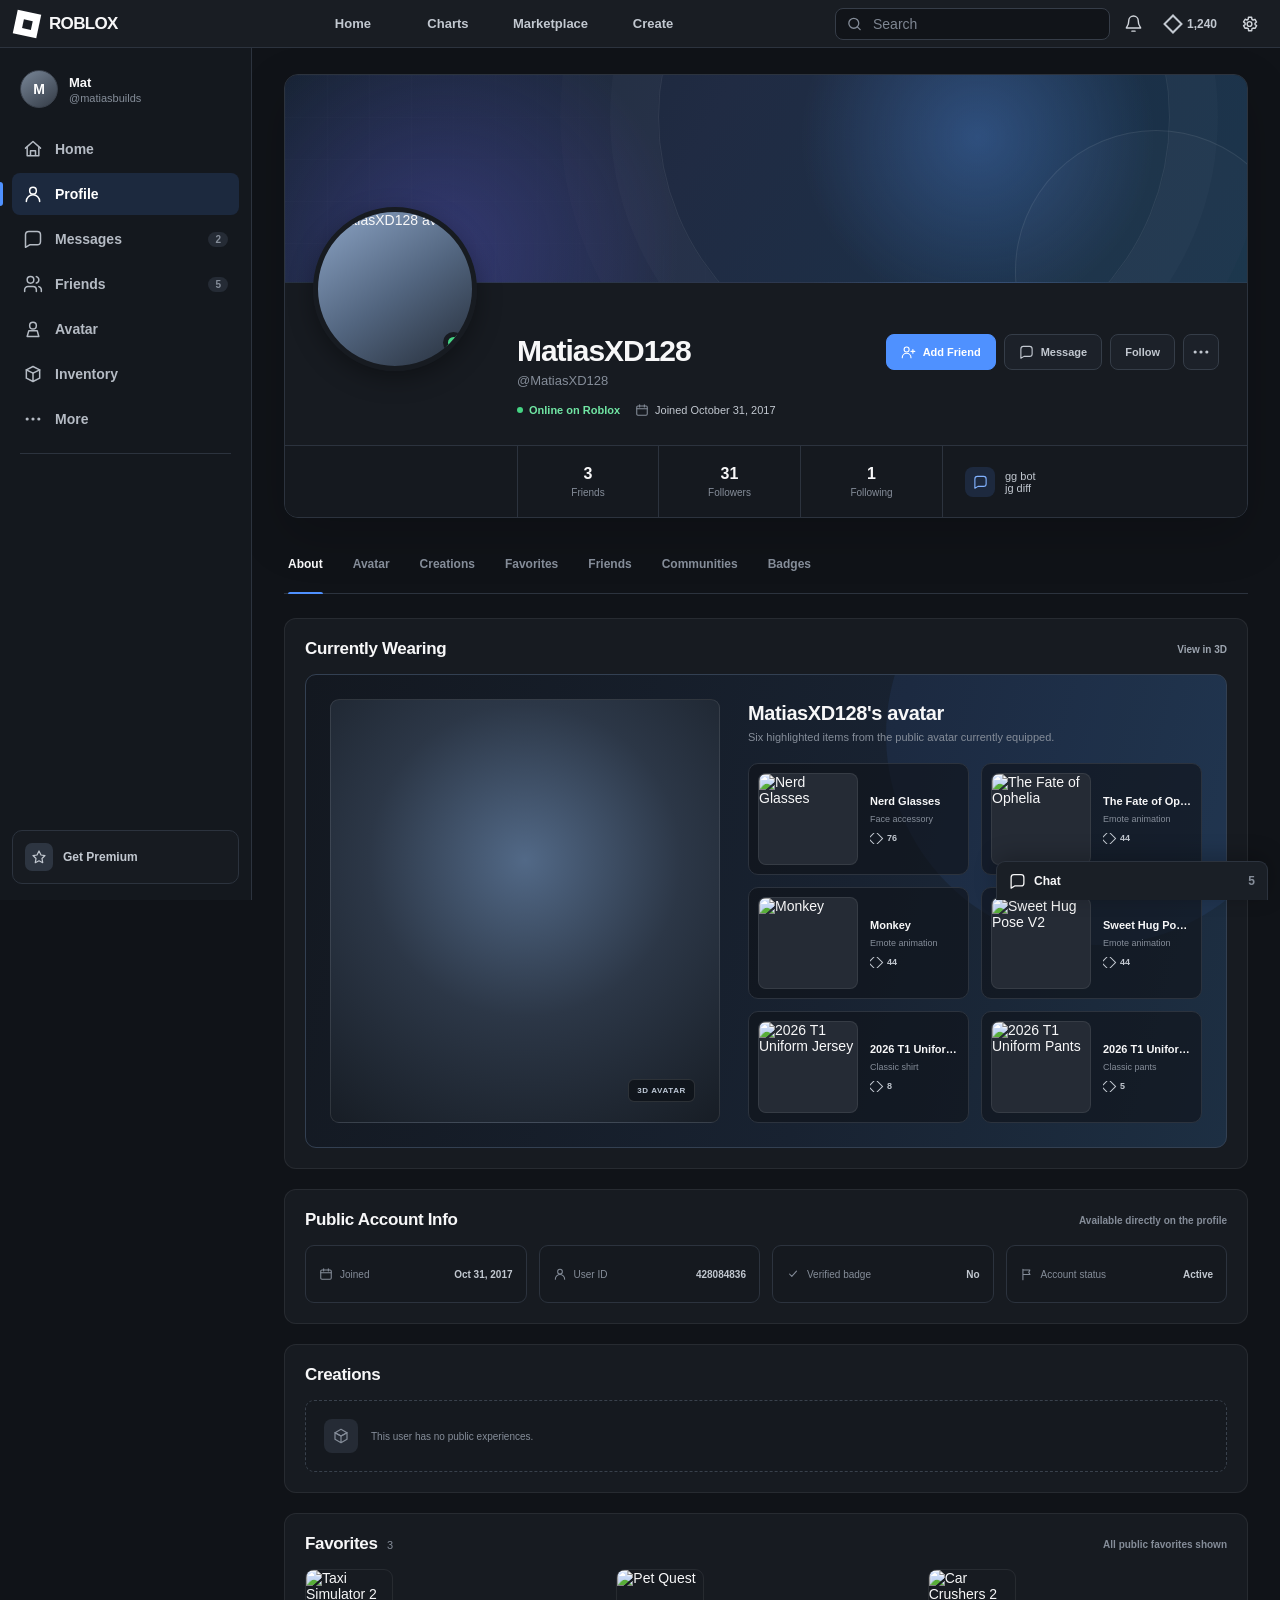
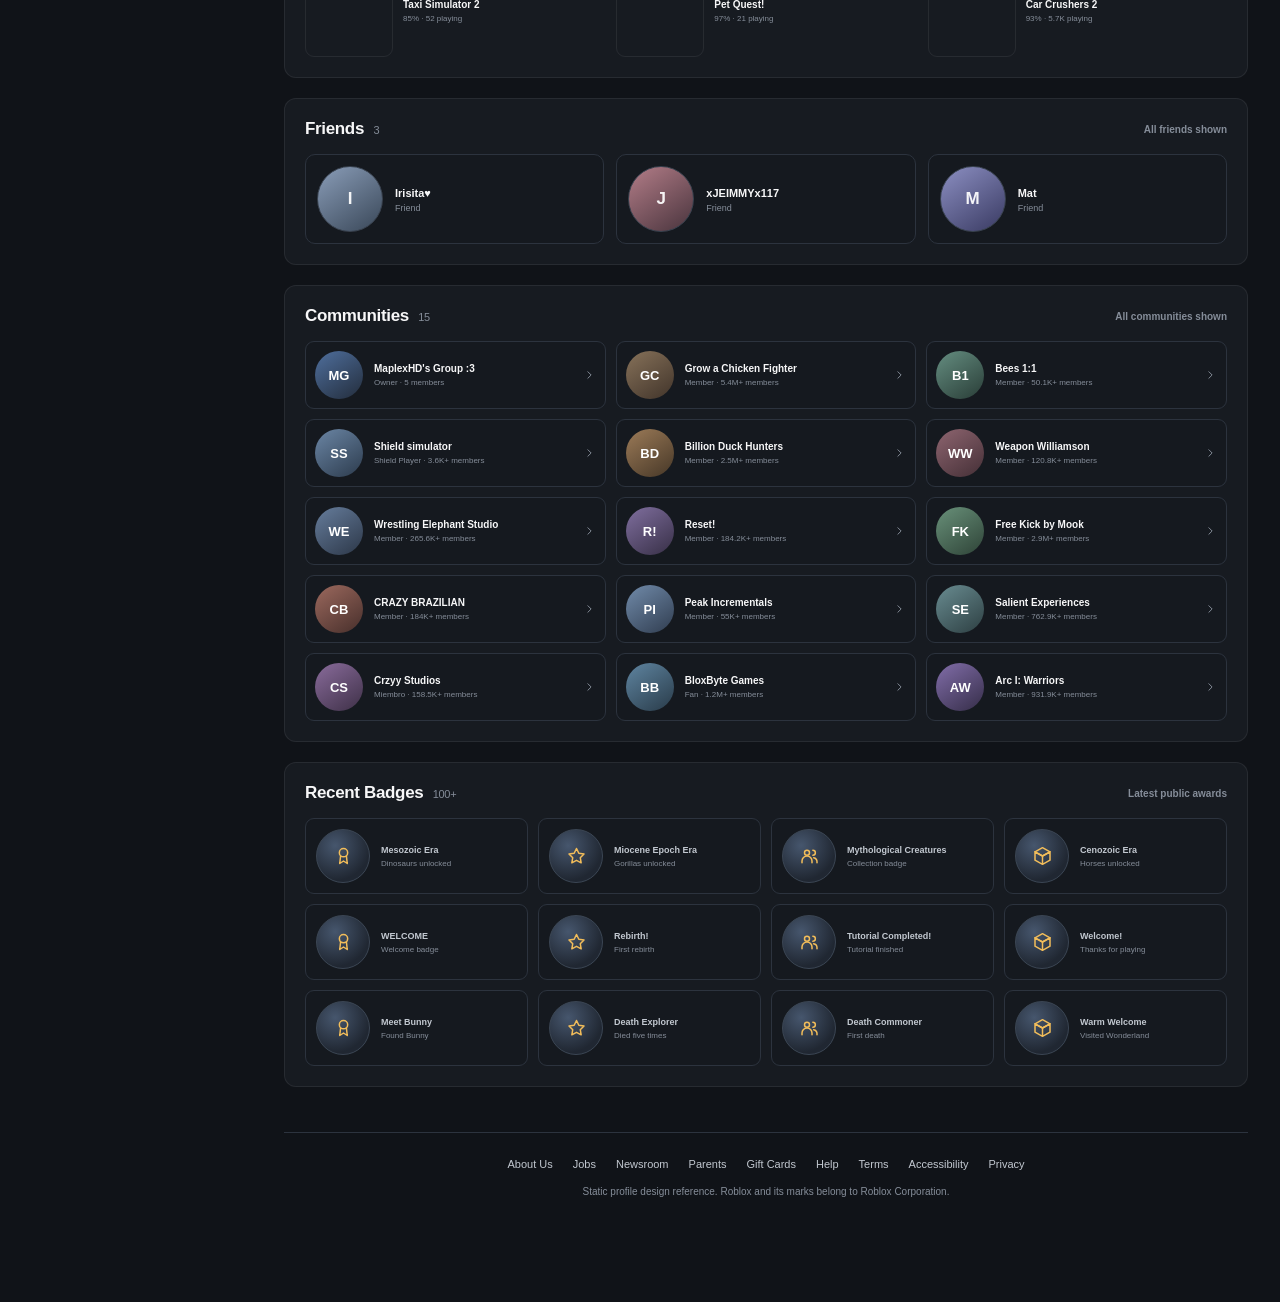
==== ideas front/adaptable-profile.html @ 58d63654 "feat: add adaptable profile redesign" ====
<!doctype html>
<html lang="en">
  <head>
    <meta charset="UTF-8" />
    <meta name="viewport" content="width=1280" />
    <title>Roblox Profile Adaptable Concept</title>
    <link rel="icon" href="data:image/svg+xml,%3Csvg xmlns='http://www.w3.org/2000/svg' viewBox='0 0 32 32'%3E%3Cpath fill='%23fff' d='M5 3h24v24H5z' transform='rotate(12 17 15)'/%3E%3Cpath fill='%2312181f' d='M12 10h9v9h-9z' transform='rotate(12 17 15)'/%3E%3C/svg%3E" />
    <style>
      :root {
        color-scheme: dark;
        --bg: #101318;
        --surface: #171b21;
        --surface-2: #1c2129;
        --surface-3: #252b35;
        --border: #2c333e;
        --border-soft: rgba(255, 255, 255, 0.07);
        --text: #f7f7f8;
        --text-2: #c2c8d0;
        --muted: #858d99;
        --blue: #4f91ff;
        --blue-soft: rgba(79, 145, 255, 0.14);
        --green: #45d483;
        --gold: #f2bd5a;
        --topbar: 48px;
        --sidebar: 252px;
        --radius: 10px;
      }

      * {
        box-sizing: border-box;
      }

      html {
        min-width: 1180px;
        background: var(--bg);
      }

      body {
        min-width: 1180px;
        margin: 0;
        background: var(--bg);
        color: var(--text);
        font-family: "Builder Sans", "Helvetica Neue", Arial, sans-serif;
        font-size: 14px;
      }

      a {
        color: inherit;
        text-decoration: none;
      }

      button,
      input {
        font: inherit;
      }

      button {
        color: inherit;
        cursor: default;
      }

      img {
        display: block;
      }

      .icon {
        width: 20px;
        height: 20px;
        flex: 0 0 auto;
        fill: none;
        stroke: currentColor;
        stroke-width: 1.8;
        stroke-linecap: round;
        stroke-linejoin: round;
      }

      .topbar {
        position: fixed;
        z-index: 30;
        inset: 0 0 auto;
        height: var(--topbar);
        display: grid;
        grid-template-columns: 156px minmax(340px, 1fr) minmax(280px, 430px);
        align-items: center;
        gap: 18px;
        padding: 0 15px;
        border-bottom: 1px solid var(--border);
        background: #191d23;
      }

      .brand {
        display: flex;
        align-items: center;
        gap: 10px;
        font-size: 17px;
        font-weight: 800;
        letter-spacing: -0.04em;
      }

      .brand-mark {
        width: 24px;
        height: 24px;
        display: grid;
        place-items: center;
        background: #fff;
        transform: rotate(12deg);
      }

      .brand-mark::after {
        width: 9px;
        height: 9px;
        background: #191d23;
        content: "";
      }

      .primary-nav {
        display: flex;
        align-items: center;
        justify-content: center;
        gap: 3px;
      }

      .primary-nav a {
        min-width: 92px;
        padding: 7px 16px;
        border-radius: 7px;
        color: var(--text-2);
        font-size: 13px;
        font-weight: 600;
        text-align: center;
      }

      .topbar-tools {
        display: grid;
        grid-template-columns: minmax(150px, 1fr) auto auto auto;
        align-items: center;
        gap: 8px;
      }

      .search {
        height: 32px;
        display: flex;
        align-items: center;
        gap: 8px;
        padding: 0 10px;
        border: 1px solid #363d48;
        border-radius: 8px;
        background: #111419;
        color: var(--muted);
      }

      .search .icon {
        width: 17px;
      }

      .search input {
        width: 100%;
        min-width: 0;
        border: 0;
        outline: 0;
        background: transparent;
        color: var(--text);
      }

      .search input::placeholder {
        color: #7e8692;
      }

      .top-icon {
        width: 32px;
        height: 32px;
        display: grid;
        place-items: center;
        padding: 0;
        border: 0;
        border-radius: 8px;
        background: transparent;
        color: #d1d5db;
      }

      .top-icon .icon {
        width: 19px;
      }

      .robux {
        height: 30px;
        display: flex;
        align-items: center;
        gap: 7px;
        padding: 0 8px;
        border-radius: 7px;
        color: var(--text-2);
        font-size: 12px;
        font-weight: 700;
      }

      .robux-symbol {
        width: 14px;
        height: 14px;
        border: 2px solid currentColor;
        transform: rotate(45deg);
      }

      .sidebar {
        position: fixed;
        z-index: 20;
        inset: var(--topbar) auto 0 0;
        width: var(--sidebar);
        padding: 14px 12px;
        border-right: 1px solid var(--border);
        background: #14181e;
      }

      .user-summary {
        display: flex;
        align-items: center;
        gap: 11px;
        margin-bottom: 12px;
        padding: 8px;
        border-radius: 9px;
      }

      .account-avatar {
        width: 38px;
        height: 38px;
        flex: 0 0 auto;
        display: grid;
        place-items: center;
        border: 1px solid #3b424d;
        border-radius: 50%;
        background: linear-gradient(145deg, #788697, #343b46);
        color: white;
        font-weight: 800;
      }

      .user-summary strong,
      .user-summary span {
        display: block;
      }

      .user-summary strong {
        font-size: 13px;
      }

      .user-summary span {
        margin-top: 2px;
        color: var(--muted);
        font-size: 11px;
      }

      .side-nav {
        display: grid;
        gap: 3px;
        margin: 0;
        padding: 0;
        list-style: none;
      }

      .side-nav a {
        position: relative;
        height: 42px;
        display: flex;
        align-items: center;
        gap: 12px;
        padding: 0 11px;
        border-radius: 8px;
        color: #b5bbc4;
        font-size: 14px;
        font-weight: 600;
      }

      .side-nav a.active {
        background: var(--blue-soft);
        color: #fff;
      }

      .side-nav a.active::before {
        position: absolute;
        left: -12px;
        width: 3px;
        height: 24px;
        border-radius: 0 3px 3px 0;
        background: var(--blue);
        content: "";
      }

      .nav-count {
        margin-left: auto;
        padding: 2px 7px;
        border-radius: 12px;
        background: var(--surface-3);
        color: var(--muted);
        font-size: 10px;
      }

      .side-divider {
        height: 1px;
        margin: 13px 8px;
        background: var(--border);
      }

      .premium-link {
        position: absolute;
        right: 12px;
        bottom: 16px;
        left: 12px;
        display: flex;
        align-items: center;
        gap: 10px;
        padding: 12px;
        border: 1px solid var(--border);
        border-radius: var(--radius);
        background: var(--surface);
        color: var(--text-2);
        font-size: 12px;
        font-weight: 600;
      }

      .premium-icon {
        width: 28px;
        height: 28px;
        display: grid;
        place-items: center;
        border-radius: 7px;
        background: #2d3541;
      }

      .premium-icon .icon {
        width: 16px;
      }

      main {
        margin-left: var(--sidebar);
        padding: calc(var(--topbar) + 26px) 32px 80px;
      }

      .profile-shell {
        width: min(1260px, 100%);
        margin: 0 auto;
      }

      .profile-card {
        overflow: hidden;
        border: 1px solid var(--border);
        border-radius: 14px;
        background: var(--surface);
        box-shadow: 0 18px 50px rgba(0, 0, 0, 0.18);
      }

      .profile-cover {
        position: relative;
        height: 208px;
        overflow: hidden;
        border-bottom: 1px solid rgba(255, 255, 255, 0.06);
        background:
          radial-gradient(circle at 72% 30%, rgba(89, 155, 255, 0.3), transparent 25%),
          radial-gradient(circle at 16% 85%, rgba(98, 91, 219, 0.34), transparent 29%),
          linear-gradient(118deg, #172333 0%, #202b43 42%, #18334a 100%);
      }

      .profile-cover::before,
      .profile-cover::after {
        position: absolute;
        border: 1px solid rgba(255, 255, 255, 0.08);
        border-radius: 50%;
        content: "";
      }

      .profile-cover::before {
        top: -214px;
        right: 8%;
        width: 510px;
        height: 510px;
        box-shadow: 0 0 0 48px rgba(255, 255, 255, 0.018), 0 0 0 98px rgba(255, 255, 255, 0.012);
      }

      .profile-cover::after {
        right: -50px;
        bottom: -130px;
        width: 280px;
        height: 280px;
        background: rgba(255, 255, 255, 0.018);
      }

      .cover-grid {
        position: absolute;
        inset: 0;
        opacity: 0.19;
        background-image: linear-gradient(rgba(255, 255, 255, 0.08) 1px, transparent 1px), linear-gradient(90deg, rgba(255, 255, 255, 0.08) 1px, transparent 1px);
        background-size: 42px 42px;
        mask-image: linear-gradient(90deg, #000, transparent 70%);
      }

      .cover-label {
        position: absolute;
        top: 22px;
        right: 24px;
        display: flex;
        align-items: center;
        gap: 8px;
        padding: 7px 10px;
        border: 1px solid rgba(255, 255, 255, 0.12);
        border-radius: 7px;
        background: rgba(11, 15, 22, 0.34);
        color: rgba(255, 255, 255, 0.72);
        font-size: 10px;
        font-weight: 700;
        letter-spacing: 0.08em;
        text-transform: uppercase;
      }

      .cover-label::before {
        width: 6px;
        height: 6px;
        border-radius: 50%;
        background: #77aaff;
        box-shadow: 0 0 10px #77aaff;
        content: "";
      }

      .profile-identity {
        position: relative;
        min-height: 162px;
        display: grid;
        grid-template-columns: 182px minmax(0, 1fr) auto;
        align-items: end;
        gap: 22px;
        padding: 0 28px 25px;
      }

      .profile-avatar {
        position: relative;
        width: 164px;
        height: 164px;
        align-self: start;
        margin-top: -76px;
        display: grid;
        place-items: center;
        overflow: hidden;
        border: 5px solid var(--surface);
        border-radius: 50%;
        background: linear-gradient(145deg, #8ca4c5 0%, #52657f 52%, #252d39 100%);
        box-shadow: 0 7px 25px rgba(0, 0, 0, 0.35);
      }

      .profile-avatar > img {
        position: relative;
        z-index: 2;
        width: 100%;
        height: 100%;
        object-fit: contain;
      }

      .avatar-glow {
        position: absolute;
        top: 18px;
        width: 104px;
        height: 104px;
        border-radius: 50%;
        background: rgba(208, 229, 255, 0.17);
        filter: blur(2px);
      }

      .block-avatar {
        position: relative;
        width: 92px;
        height: 126px;
        margin-top: 24px;
      }

      .block-head {
        position: absolute;
        z-index: 3;
        top: 0;
        left: 29px;
        width: 40px;
        height: 42px;
        border-radius: 9px 9px 12px 12px;
        background: #efc795;
        box-shadow: inset -7px -5px 0 rgba(119, 76, 42, 0.12);
      }

      .block-hair {
        position: absolute;
        z-index: 4;
        top: -5px;
        left: 25px;
        width: 49px;
        height: 21px;
        border-radius: 18px 18px 6px 7px;
        background: #272a31;
        transform: rotate(-4deg);
      }

      .block-hair::after {
        position: absolute;
        top: 11px;
        right: 2px;
        width: 11px;
        height: 18px;
        border-radius: 0 7px 7px 5px;
        background: #272a31;
        content: "";
      }

      .block-face {
        position: absolute;
        z-index: 5;
        top: 22px;
        left: 40px;
        width: 19px;
        height: 8px;
        border-bottom: 2px solid #845b47;
        border-radius: 50%;
      }

      .block-face::before,
      .block-face::after {
        position: absolute;
        top: -4px;
        width: 3px;
        height: 3px;
        border-radius: 50%;
        background: #46372f;
        content: "";
      }

      .block-face::before {
        left: 1px;
      }

      .block-face::after {
        right: 1px;
      }

      .block-torso {
        position: absolute;
        z-index: 2;
        top: 39px;
        left: 21px;
        width: 58px;
        height: 62px;
        border-radius: 8px 8px 4px 4px;
        background: linear-gradient(135deg, #3f81e9, #245ab7);
        box-shadow: inset -10px -8px 0 rgba(14, 39, 86, 0.16);
      }

      .block-torso::before {
        position: absolute;
        top: 18px;
        left: 16px;
        width: 24px;
        height: 24px;
        border: 3px solid rgba(255, 255, 255, 0.74);
        transform: rotate(12deg);
        content: "";
      }

      .block-arm {
        position: absolute;
        z-index: 1;
        top: 43px;
        width: 20px;
        height: 59px;
        border-radius: 8px;
        background: #efc795;
      }

      .block-arm.left {
        left: 3px;
        transform: rotate(6deg);
      }

      .block-arm.right {
        right: 0;
        transform: rotate(-6deg);
      }

      .block-leg {
        position: absolute;
        top: 93px;
        width: 27px;
        height: 48px;
        border-radius: 3px 3px 7px 7px;
        background: #202938;
      }

      .block-leg.left {
        left: 22px;
      }

      .block-leg.right {
        right: 11px;
      }

      .presence-dot {
        position: absolute;
        z-index: 7;
        right: 8px;
        bottom: 13px;
        width: 21px;
        height: 21px;
        border: 5px solid var(--surface);
        border-radius: 50%;
        background: var(--green);
      }

      .identity-copy {
        min-width: 0;
        padding-bottom: 3px;
      }

      .identity-heading {
        display: flex;
        align-items: center;
        gap: 9px;
      }

      .identity-heading h1 {
        margin: 0;
        font-size: 30px;
        letter-spacing: -0.035em;
      }

      .verified {
        width: 19px;
        height: 19px;
        display: grid;
        place-items: center;
        border-radius: 50%;
        background: var(--blue);
        color: #fff;
      }

      .verified .icon {
        width: 12px;
        height: 12px;
        stroke-width: 2.7;
      }

      .username {
        margin: 5px 0 0;
        color: var(--muted);
        font-size: 13px;
      }

      .identity-meta {
        display: flex;
        align-items: center;
        gap: 15px;
        margin-top: 15px;
        color: var(--text-2);
        font-size: 11px;
      }

      .identity-meta span {
        display: flex;
        align-items: center;
        gap: 6px;
      }

      .identity-meta .icon {
        width: 14px;
        height: 14px;
        color: var(--muted);
      }

      .online-label {
        color: #71e6a4;
        font-weight: 700;
      }

      .online-label::before {
        width: 6px;
        height: 6px;
        border-radius: 50%;
        background: var(--green);
        content: "";
      }

      .profile-actions {
        display: flex;
        gap: 8px;
        align-self: center;
      }

      .primary-button,
      .secondary-button,
      .more-button {
        height: 36px;
        display: flex;
        align-items: center;
        justify-content: center;
        gap: 7px;
        padding: 0 14px;
        border-radius: 8px;
        font-size: 11px;
        font-weight: 800;
      }

      .primary-button {
        border: 1px solid var(--blue);
        background: var(--blue);
        color: #fff;
      }

      .secondary-button,
      .more-button {
        border: 1px solid #353d48;
        background: var(--surface-2);
        color: var(--text-2);
      }

      .primary-button .icon,
      .secondary-button .icon {
        width: 15px;
      }

      .more-button {
        width: 36px;
        padding: 0;
      }

      .profile-stats {
        display: grid;
        grid-template-columns: repeat(3, 142px) 1fr;
        min-height: 72px;
        padding: 0 28px 0 232px;
        border-top: 1px solid var(--border);
        background: #15191f;
      }

      .profile-stat {
        display: flex;
        flex-direction: column;
        justify-content: center;
        border-right: 1px solid var(--border);
      }

      .profile-stat:first-child {
        border-left: 1px solid var(--border);
      }

      .profile-stat b,
      .profile-stat span {
        display: block;
        text-align: center;
      }

      .profile-stat b {
        font-size: 16px;
      }

      .profile-stat span {
        margin-top: 4px;
        color: var(--muted);
        font-size: 10px;
      }

      .profile-status {
        display: flex;
        align-items: center;
        gap: 10px;
        padding-left: 22px;
        color: var(--text-2);
        font-size: 11px;
      }

      .status-mark {
        width: 30px;
        height: 30px;
        display: grid;
        place-items: center;
        border-radius: 8px;
        background: var(--blue-soft);
        color: #82b2ff;
      }

      .status-mark .icon {
        width: 15px;
      }

      .profile-tabs {
        height: 58px;
        display: flex;
        align-items: end;
        gap: 30px;
        margin: 18px 0 24px;
        padding: 0 4px;
        border-bottom: 1px solid var(--border);
      }

      .profile-tabs a {
        position: relative;
        height: 58px;
        display: flex;
        align-items: center;
        color: var(--muted);
        font-size: 12px;
        font-weight: 700;
      }

      .profile-tabs a.active {
        color: var(--text);
      }

      .profile-tabs a.active::after {
        position: absolute;
        right: 0;
        bottom: -1px;
        left: 0;
        height: 2px;
        border-radius: 2px 2px 0 0;
        background: var(--blue);
        content: "";
      }

      .profile-layout {
        display: grid;
        grid-template-columns: minmax(0, 1fr);
        align-items: start;
        gap: 20px;
      }

      .profile-main,
      .profile-rail {
        display: grid;
        gap: 20px;
      }

      .panel {
        border: 1px solid var(--border-soft);
        border-radius: 12px;
        background: var(--surface);
      }

      .panel-content {
        padding: 20px;
      }

      .panel-heading {
        display: flex;
        align-items: center;
        justify-content: space-between;
        gap: 16px;
        margin-bottom: 15px;
      }

      .panel-heading h2 {
        margin: 0;
        font-size: 17px;
        letter-spacing: -0.02em;
      }

      .panel-heading h2 span {
        margin-left: 5px;
        color: var(--muted);
        font-size: 11px;
        font-weight: 500;
      }

      .section-note {
        color: var(--muted);
        font-size: 10px;
        font-weight: 600;
      }

      .see-all {
        display: flex;
        align-items: center;
        gap: 4px;
        color: #9da5b0;
        font-size: 10px;
        font-weight: 700;
      }

      .see-all .icon {
        width: 13px;
      }

      .wearing-panel {
        margin-bottom: 20px;
      }

      .wearing-card {
        position: relative;
        min-height: 436px;
        display: grid;
        grid-template-columns: 390px minmax(0, 1fr);
        align-items: stretch;
        gap: 28px;
        overflow: hidden;
        padding: 24px;
        border: 1px solid #334052;
        border-radius: 11px;
        background: linear-gradient(105deg, #131820 0%, #182231 58%, #1d2f43 100%);
      }

      .wearing-card::after {
        position: absolute;
        top: -150px;
        right: -80px;
        width: 420px;
        height: 420px;
        border-radius: 50%;
        background: rgba(79, 145, 255, 0.08);
        content: "";
      }

      .wearing-avatar {
        position: relative;
        z-index: 1;
        overflow: hidden;
        border: 1px solid rgba(255, 255, 255, 0.1);
        border-radius: 9px;
        background: radial-gradient(circle at 50% 38%, #526987 0%, #2c3747 48%, #171d25 100%);
      }

      .wearing-avatar::after {
        position: absolute;
        right: 24px;
        bottom: 20px;
        padding: 6px 8px;
        border: 1px solid rgba(255, 255, 255, 0.12);
        border-radius: 6px;
        background: rgba(12, 16, 22, 0.72);
        color: #bdc8d6;
        font-size: 8px;
        font-style: normal;
        font-weight: 800;
        letter-spacing: 0.08em;
        text-transform: uppercase;
        content: "3D avatar";
      }

      .wearing-avatar img {
        width: 100%;
        height: 100%;
        object-fit: contain;
        transform: scale(1.4);
        transform-origin: center 52%;
      }

      .wearing-copy {
        position: relative;
        z-index: 1;
        min-width: 0;
      }

      .wearing-copy h3 {
        margin: 3px 0 6px;
        font-size: 20px;
        letter-spacing: -0.02em;
      }

      .wearing-copy > p {
        margin: 0;
        color: var(--muted);
        font-size: 11px;
      }

      .wearing-items {
        display: grid;
        grid-template-columns: repeat(2, minmax(0, 1fr));
        gap: 12px;
        margin-top: 20px;
      }

      .wearing-item {
        min-width: 0;
        min-height: 112px;
        display: grid;
        grid-template-columns: 100px minmax(0, 1fr);
        align-items: center;
        gap: 12px;
        padding: 9px;
        border: 1px solid var(--border);
        border-radius: 10px;
        background: rgba(15, 19, 25, 0.62);
      }

      .wearing-item-image {
        width: 100px;
        height: 92px;
        overflow: hidden;
        border: 1px solid rgba(255, 255, 255, 0.08);
        border-radius: 8px;
        background: var(--surface-3);
      }

      .wearing-item-image img {
        width: 100%;
        height: 100%;
        object-fit: cover;
      }

      .wearing-item strong,
      .wearing-item span {
        display: block;
        overflow: hidden;
        text-overflow: ellipsis;
        white-space: nowrap;
      }

      .wearing-item strong {
        font-size: 11px;
        line-height: 1.35;
      }

      .wearing-item span {
        margin-top: 5px;
        color: var(--muted);
        font-size: 9px;
      }

      .wearing-item .item-price {
        display: flex;
        align-items: center;
        gap: 6px;
        margin-top: 9px;
        color: var(--text-2);
        font-size: 9px;
        font-weight: 800;
      }

      .item-price::before {
        width: 9px;
        height: 9px;
        border: 1px solid currentColor;
        content: "";
        transform: rotate(45deg);
      }

      .empty-state {
        display: flex;
        align-items: center;
        gap: 13px;
        padding: 18px;
        border: 1px dashed #39414c;
        border-radius: 9px;
        background: #15191f;
        color: var(--muted);
        font-size: 10px;
      }

      .empty-state i {
        width: 34px;
        height: 34px;
        display: grid;
        place-items: center;
        border-radius: 8px;
        background: var(--surface-3);
      }

      .empty-state .icon {
        width: 16px;
      }

      .about-copy {
        margin: 0;
        color: var(--text-2);
        font-size: 12px;
        line-height: 1.65;
      }

      .about-copy strong {
        color: var(--text);
      }

      .about-tags {
        display: flex;
        gap: 7px;
        margin-top: 16px;
      }

      .about-tag {
        padding: 6px 9px;
        border: 1px solid var(--border);
        border-radius: 7px;
        background: var(--surface-2);
        color: var(--muted);
        font-size: 9px;
        font-weight: 700;
      }

      .creation-grid {
        display: grid;
        grid-template-columns: repeat(3, minmax(0, 1fr));
        gap: 13px;
      }

      .creation-card {
        min-width: 0;
      }

      .creation-thumbnail {
        position: relative;
        overflow: hidden;
        aspect-ratio: 16 / 9;
        border: 1px solid var(--border-soft);
        border-radius: 9px;
        background: var(--surface-2);
      }

      .creation-thumbnail img {
        width: 100%;
        height: 100%;
        object-fit: cover;
      }

      .creation-rank {
        position: absolute;
        top: 8px;
        left: 8px;
        padding: 4px 6px;
        border: 1px solid rgba(255, 255, 255, 0.12);
        border-radius: 5px;
        background: rgba(12, 16, 22, 0.78);
        color: #d8dde4;
        font-size: 8px;
        font-weight: 800;
        text-transform: uppercase;
      }

      .creation-card h3 {
        margin: 9px 0 6px;
        overflow: hidden;
        font-size: 12px;
        text-overflow: ellipsis;
        white-space: nowrap;
      }

      .game-stats {
        display: flex;
        align-items: center;
        gap: 10px;
        color: var(--muted);
        font-size: 9px;
      }

      .game-stats span {
        display: flex;
        align-items: center;
        gap: 4px;
      }

      .game-stats .icon {
        width: 11px;
        height: 11px;
      }

      .favorite-grid {
        display: grid;
        grid-template-columns: repeat(3, minmax(0, 1fr));
        gap: 12px;
      }

      .favorite-card {
        min-width: 0;
        display: grid;
        grid-template-columns: 88px minmax(0, 1fr);
        grid-template-rows: 1fr 1fr;
        column-gap: 10px;
        align-items: center;
      }

      .favorite-card img {
        width: 88px;
        height: 88px;
        grid-row: 1 / 3;
        border: 1px solid var(--border-soft);
        border-radius: 9px;
        object-fit: cover;
      }

      .favorite-card strong {
        display: block;
        align-self: end;
        margin: 0 0 3px;
        overflow: hidden;
        font-size: 10px;
        text-overflow: ellipsis;
        white-space: nowrap;
      }

      .favorite-card span {
        display: block;
        align-self: start;
        margin-top: 1px;
        color: var(--muted);
        font-size: 8px;
      }

      .friend-grid {
        display: grid;
        grid-template-columns: repeat(3, minmax(0, 1fr));
        gap: 12px;
      }

      .friend-card {
        min-width: 0;
        display: grid;
        grid-template-columns: 66px minmax(0, 1fr);
        grid-template-rows: 1fr 1fr;
        align-items: center;
        column-gap: 12px;
        padding: 11px;
        border: 1px solid var(--border);
        border-radius: 10px;
        background: #15191f;
        text-align: left;
      }

      .friend-avatar {
        position: relative;
        width: 66px;
        height: 66px;
        display: grid;
        place-items: center;
        grid-row: 1 / 3;
        margin: 0;
        border: 1px solid #39424f;
        border-radius: 50%;
        background: linear-gradient(145deg, var(--avatar-a), var(--avatar-b));
        color: rgba(255, 255, 255, 0.93);
        font-size: 17px;
        font-weight: 800;
      }

      .friend-card.online .friend-avatar::after {
        position: absolute;
        right: 1px;
        bottom: 2px;
        width: 9px;
        height: 9px;
        border: 3px solid var(--surface);
        border-radius: 50%;
        background: var(--green);
        content: "";
      }

      .friend-card strong,
      .friend-card span {
        display: block;
        overflow: hidden;
        text-overflow: ellipsis;
        white-space: nowrap;
      }

      .friend-card strong {
        align-self: end;
        font-size: 11px;
      }

      .friend-card span {
        align-self: start;
        margin-top: 4px;
        color: var(--muted);
        font-size: 9px;
      }

      .profile-details {
        display: grid;
        gap: 13px;
      }

      .account-info .profile-details {
        grid-template-columns: repeat(4, minmax(0, 1fr));
        gap: 12px;
      }

      .account-info .profile-detail {
        min-height: 58px;
        padding: 0 13px;
        border: 1px solid var(--border);
        border-radius: 9px;
        background: #15191f;
      }

      .profile-detail {
        display: flex;
        align-items: center;
        justify-content: space-between;
        gap: 18px;
        color: var(--muted);
        font-size: 10px;
      }

      .profile-detail span {
        display: flex;
        align-items: center;
        gap: 7px;
      }

      .profile-detail .icon {
        width: 14px;
        height: 14px;
      }

      .profile-detail b {
        color: var(--text-2);
        font-size: 10px;
        font-weight: 700;
      }

      .detail-divider {
        height: 1px;
        margin: 3px 0;
        background: var(--border);
      }

      .social-links {
        display: flex;
        gap: 7px;
        margin-top: 16px;
      }

      .social-link {
        height: 30px;
        display: flex;
        align-items: center;
        gap: 6px;
        padding: 0 9px;
        border: 1px solid var(--border);
        border-radius: 7px;
        background: var(--surface-2);
        color: var(--text-2);
        font-size: 9px;
        font-weight: 700;
      }

      .social-link .icon {
        width: 13px;
      }

      .collection-list,
      .group-list {
        display: grid;
        gap: 10px;
      }

      .group-list {
        grid-template-columns: repeat(3, minmax(0, 1fr));
      }

      .collection-item,
      .group-item {
        display: grid;
        grid-template-columns: 48px minmax(0, 1fr) auto;
        align-items: center;
        gap: 11px;
        padding: 9px;
        border: 1px solid var(--border);
        border-radius: 9px;
        background: #15191f;
      }

      .collection-visual,
      .group-visual {
        width: 48px;
        height: 48px;
        display: grid;
        place-items: center;
        overflow: hidden;
        border-radius: 8px;
        background: linear-gradient(145deg, #3c4655, #202630);
        color: #aab4c2;
      }

      .collection-visual .icon {
        width: 22px;
      }

      .group-visual {
        border-radius: 50%;
        background: linear-gradient(145deg, #4f6f9d, #232d3c);
        color: #fff;
        font-size: 13px;
        font-weight: 900;
      }

      .collection-copy,
      .group-copy {
        min-width: 0;
      }

      .collection-copy strong,
      .collection-copy span,
      .group-copy strong,
      .group-copy span {
        display: block;
        overflow: hidden;
        text-overflow: ellipsis;
        white-space: nowrap;
      }

      .collection-copy strong,
      .group-copy strong {
        font-size: 10px;
      }

      .collection-copy span,
      .group-copy span {
        margin-top: 4px;
        color: var(--muted);
        font-size: 8px;
      }

      .item-count {
        color: var(--muted);
        font-size: 9px;
        font-weight: 700;
      }

      .badge-grid {
        display: grid;
        grid-template-columns: repeat(4, 1fr);
        gap: 10px;
      }

      .badge-item {
        min-width: 0;
        min-height: 76px;
        display: grid;
        grid-template-columns: 54px minmax(0, 1fr);
        align-items: center;
        gap: 11px;
        padding: 10px;
        border: 1px solid var(--border);
        border-radius: 9px;
        background: #15191f;
        text-align: left;
      }

      .badge-mark {
        width: 54px;
        height: 54px;
        display: grid;
        place-items: center;
        margin: 0;
        border: 1px solid #3b4654;
        border-radius: 50%;
        background: radial-gradient(circle at 35% 30%, #46566d, #202732 70%);
        color: var(--gold);
      }

      .badge-mark .icon {
        width: 23px;
      }

      .badge-copy {
        min-width: 0;
      }

      .badge-copy strong,
      .badge-copy span {
        display: block;
        overflow: hidden;
        text-overflow: ellipsis;
        white-space: nowrap;
      }

      .badge-copy strong {
        color: var(--text-2);
        font-size: 9px;
      }

      .badge-copy span {
        margin-top: 4px;
        color: var(--muted);
        font-size: 8px;
      }

      .footer {
        margin-top: 45px;
        padding: 25px 0;
        border-top: 1px solid var(--border);
        color: var(--muted);
        font-size: 10px;
        text-align: center;
      }

      .footer-links {
        display: flex;
        justify-content: center;
        gap: 20px;
        margin-bottom: 16px;
        color: var(--text-2);
        font-size: 11px;
      }

      .chat-dock {
        position: fixed;
        z-index: 25;
        right: 12px;
        bottom: 0;
        width: 272px;
        border: 1px solid var(--border);
        border-bottom: 0;
        border-radius: 9px 9px 0 0;
        background: #1a1f26;
        box-shadow: 0 -5px 22px rgba(0, 0, 0, 0.24);
      }

      .chat-header {
        height: 38px;
        display: flex;
        align-items: center;
        gap: 8px;
        padding: 0 12px;
        font-size: 12px;
        font-weight: 700;
      }

      .chat-header .icon {
        width: 17px;
      }

      .chat-header span {
        margin-left: auto;
        color: var(--muted);
      }
    </style>
  </head>
  <body>
    <svg width="0" height="0" aria-hidden="true" style="position: absolute">
      <symbol id="search" viewBox="0 0 24 24"><circle cx="11" cy="11" r="7"></circle><path d="m20 20-4-4"></path></symbol>
      <symbol id="home" viewBox="0 0 24 24"><path d="m3 11 9-8 9 8"></path><path d="M5 10v10h14V10M9 20v-6h6v6"></path></symbol>
      <symbol id="user" viewBox="0 0 24 24"><circle cx="12" cy="8" r="4"></circle><path d="M4 21a8 8 0 0 1 16 0"></path></symbol>
      <symbol id="user-plus" viewBox="0 0 24 24"><circle cx="9" cy="8" r="4"></circle><path d="M2 21a7 7 0 0 1 14 0M19 8v6M16 11h6"></path></symbol>
      <symbol id="message" viewBox="0 0 24 24"><path d="M21 15a4 4 0 0 1-4 4H8l-5 3V7a4 4 0 0 1 4-4h10a4 4 0 0 1 4 4Z"></path></symbol>
      <symbol id="users" viewBox="0 0 24 24"><path d="M16 21v-2a4 4 0 0 0-4-4H6a4 4 0 0 0-4 4v2"></path><circle cx="9" cy="7" r="4"></circle><path d="M22 21v-2a4 4 0 0 0-3-3.87M16 3.13a4 4 0 0 1 0 7.75"></path></symbol>
      <symbol id="avatar" viewBox="0 0 24 24"><circle cx="12" cy="8" r="4"></circle><path d="M7 14h10l2 7H5l2-7Z"></path></symbol>
      <symbol id="box" viewBox="0 0 24 24"><path d="m4 7 8-4 8 4-8 4-8-4Z"></path><path d="M4 7v10l8 4 8-4V7M12 11v10"></path></symbol>
      <symbol id="more" viewBox="0 0 24 24"><circle cx="5" cy="12" r="1"></circle><circle cx="12" cy="12" r="1"></circle><circle cx="19" cy="12" r="1"></circle></symbol>
      <symbol id="bell" viewBox="0 0 24 24"><path d="M18 8a6 6 0 0 0-12 0c0 7-3 7-3 9h18c0-2-3-2-3-9M10 21h4"></path></symbol>
      <symbol id="gear" viewBox="0 0 24 24"><circle cx="12" cy="12" r="3"></circle><path d="M19 12a7 7 0 0 0-.1-1l2-1.5-2-3.4-2.4 1A7 7 0 0 0 15 6l-.3-2.6h-4L10.4 6A7 7 0 0 0 9 7L6.5 6l-2 3.4 2 1.5a7 7 0 0 0 0 2L4.5 14l2 3.4L9 17a7 7 0 0 0 1.5.9l.3 2.6h4l.3-2.6a7 7 0 0 0 1.5-.9l2.4.5 2-3.4-2-1.2a7 7 0 0 0 .1-1Z"></path></symbol>
      <symbol id="chevron" viewBox="0 0 24 24"><path d="m9 18 6-6-6-6"></path></symbol>
      <symbol id="play" viewBox="0 0 24 24"><path d="m8 5 11 7-11 7V5Z"></path></symbol>
      <symbol id="like" viewBox="0 0 24 24"><path d="M7 10v11H3V10h4Zm0 9h10a2 2 0 0 0 2-1.6l1.5-7A2 2 0 0 0 18.5 8H14l.7-3.2A2.3 2.3 0 0 0 12.5 2L7 10"></path></symbol>
      <symbol id="people" viewBox="0 0 24 24"><circle cx="9" cy="8" r="3"></circle><path d="M3 20v-2a6 6 0 0 1 12 0v2M16 5a3 3 0 0 1 0 6M17 14a5 5 0 0 1 4 5v1"></path></symbol>
      <symbol id="premium" viewBox="0 0 24 24"><path d="m12 3 3 6 6 .8-4.5 4.5 1.1 6.2L12 17.6l-5.6 2.9 1.1-6.2L3 9.8 9 9l3-6Z"></path></symbol>
      <symbol id="check" viewBox="0 0 24 24"><path d="m6 12 4 4 8-9"></path></symbol>
      <symbol id="calendar" viewBox="0 0 24 24"><rect x="3" y="5" width="18" height="16" rx="2"></rect><path d="M16 3v4M8 3v4M3 10h18"></path></symbol>
      <symbol id="location" viewBox="0 0 24 24"><path d="M20 10c0 5-8 11-8 11S4 15 4 10a8 8 0 1 1 16 0Z"></path><circle cx="12" cy="10" r="2.5"></circle></symbol>
      <symbol id="clock" viewBox="0 0 24 24"><circle cx="12" cy="12" r="9"></circle><path d="M12 7v5l3 2"></path></symbol>
      <symbol id="globe" viewBox="0 0 24 24"><circle cx="12" cy="12" r="9"></circle><path d="M3 12h18M12 3a15 15 0 0 1 0 18M12 3a15 15 0 0 0 0 18"></path></symbol>
      <symbol id="link" viewBox="0 0 24 24"><path d="M10 13a5 5 0 0 0 7.5.5l2-2a5 5 0 0 0-7-7l-1 1"></path><path d="M14 11a5 5 0 0 0-7.5-.5l-2 2a5 5 0 0 0 7 7l1-1"></path></symbol>
      <symbol id="eye" viewBox="0 0 24 24"><path d="M2 12s4-7 10-7 10 7 10 7-4 7-10 7S2 12 2 12Z"></path><circle cx="12" cy="12" r="3"></circle></symbol>
      <symbol id="cube" viewBox="0 0 24 24"><path d="m12 2 9 5-9 5-9-5 9-5Z"></path><path d="m3 7 9 5 9-5M3 7v10l9 5 9-5V7M12 12v10"></path></symbol>
      <symbol id="award" viewBox="0 0 24 24"><circle cx="12" cy="8" r="5"></circle><path d="m8.5 12-1 9 4.5-3 4.5 3-1-9"></path></symbol>
      <symbol id="star" viewBox="0 0 24 24"><path d="m12 3 2.8 5.7 6.2.9-4.5 4.4 1.1 6.2-5.6-3-5.6 3 1.1-6.2L3 9.6l6.2-.9L12 3Z"></path></symbol>
      <symbol id="flag" viewBox="0 0 24 24"><path d="M5 22V4M5 5h12l-2 4 2 4H5"></path></symbol>
    </svg>

    <header class="topbar" data-component="global-navigation">
      <a class="brand" href="#" aria-label="Roblox Home"><i class="brand-mark"></i><span>ROBLOX</span></a>
      <nav class="primary-nav" aria-label="Roblox sections"><a href="#">Home</a><a href="#">Charts</a><a href="#">Marketplace</a><a href="#">Create</a></nav>
      <div class="topbar-tools">
        <label class="search"><svg class="icon"><use href="#search"></use></svg><input type="search" placeholder="Search" /></label>
        <button class="top-icon" aria-label="Notifications"><svg class="icon"><use href="#bell"></use></svg></button>
        <div class="robux" aria-label="Robux balance"><i class="robux-symbol"></i><span>1,240</span></div>
        <button class="top-icon" aria-label="Settings"><svg class="icon"><use href="#gear"></use></svg></button>
      </div>
    </header>

    <aside class="sidebar" data-component="sidebar-navigation">
      <div class="user-summary" data-entity="authenticated-user"><div class="account-avatar">M</div><div><strong>Mat</strong><span>@matiasbuilds</span></div></div>
      <nav aria-label="Account navigation">
        <ul class="side-nav">
          <li><a href="#"><svg class="icon"><use href="#home"></use></svg><span>Home</span></a></li>
          <li><a class="active" href="#"><svg class="icon"><use href="#user"></use></svg><span>Profile</span></a></li>
          <li><a href="#"><svg class="icon"><use href="#message"></use></svg><span>Messages</span><b class="nav-count">2</b></a></li>
          <li><a href="#friends"><svg class="icon"><use href="#users"></use></svg><span>Friends</span><b class="nav-count">5</b></a></li>
          <li><a href="#"><svg class="icon"><use href="#avatar"></use></svg><span>Avatar</span></a></li>
          <li><a href="#collections"><svg class="icon"><use href="#box"></use></svg><span>Inventory</span></a></li>
          <li><a href="#"><svg class="icon"><use href="#more"></use></svg><span>More</span></a></li>
        </ul>
      </nav>
      <div class="side-divider"></div>
      <a class="premium-link" href="#"><i class="premium-icon"><svg class="icon"><use href="#premium"></use></svg></i><span>Get Premium</span></a>
    </aside>

    <main id="main-content">
      <div class="profile-shell">
        <header class="profile-card" data-component="profile-header">
          <div class="profile-cover"><div class="cover-grid"></div></div>
          <div class="profile-identity">
            <div class="profile-avatar">
              <img src="https://tr.rbxcdn.com/30DAY-Avatar-6C34C156A76588B7C4967EEDB93DF337-Png/420/420/Avatar/Png/noFilter" alt="MatiasXD128 avatar" />
              <i class="presence-dot" title="Online"></i>
            </div>
            <div class="identity-copy">
              <div class="identity-heading"><h1>MatiasXD128</h1></div>
              <p class="username">@MatiasXD128</p>
              <div class="identity-meta"><span class="online-label">Online on Roblox</span><span><svg class="icon"><use href="#calendar"></use></svg>Joined October 31, 2017</span></div>
            </div>
            <div class="profile-actions" aria-label="Profile actions">
              <button class="primary-button"><svg class="icon"><use href="#user-plus"></use></svg>Add Friend</button>
              <button class="secondary-button"><svg class="icon"><use href="#message"></use></svg>Message</button>
              <button class="secondary-button">Follow</button>
              <button class="more-button" aria-label="More actions"><svg class="icon"><use href="#more"></use></svg></button>
            </div>
          </div>
          <div class="profile-stats">
            <div class="profile-stat"><b>3</b><span>Friends</span></div>
            <div class="profile-stat"><b>31</b><span>Followers</span></div>
            <div class="profile-stat"><b>1</b><span>Following</span></div>
            <div class="profile-status"><i class="status-mark"><svg class="icon"><use href="#message"></use></svg></i><span>gg bot<br />jg diff</span></div>
          </div>
        </header>

        <nav class="profile-tabs" aria-label="Profile sections"><a class="active" href="#overview">About</a><a href="#wearing">Avatar</a><a href="#creations">Creations</a><a href="#favorites">Favorites</a><a href="#friends">Friends</a><a href="#groups">Communities</a><a href="#badges">Badges</a></nav>

        <section class="panel wearing-panel" id="wearing" aria-labelledby="wearing-title">
          <div class="panel-content">
            <div class="panel-heading"><h2 id="wearing-title">Currently Wearing</h2><span class="see-all">View in 3D</span></div>
            <article class="wearing-card">
              <div class="wearing-avatar"><img src="https://tr.rbxcdn.com/30DAY-Avatar-6C34C156A76588B7C4967EEDB93DF337-Png/420/420/Avatar/Png/noFilter" alt="Current MatiasXD128 avatar" /></div>
              <div class="wearing-copy">
                <h3>MatiasXD128's avatar</h3>
                <p>Six highlighted items from the public avatar currently equipped.</p>
                <div class="wearing-items">
                  <article class="wearing-item"><div class="wearing-item-image"><img src="https://tr.rbxcdn.com/180DAY-5c5726641d574c12905592843ff82b86/150/150/FaceAccessory/Png/noFilter" alt="Nerd Glasses" /></div><div><strong>Nerd Glasses</strong><span>Face accessory</span><span class="item-price">76</span></div></article>
                  <article class="wearing-item"><div class="wearing-item-image"><img src="https://tr.rbxcdn.com/180DAY-288e938cc087964be2132f72189e0780/150/150/EmoteAnimation/Png/noFilter" alt="The Fate of Ophelia" /></div><div><strong>The Fate of Ophelia</strong><span>Emote animation</span><span class="item-price">44</span></div></article>
                  <article class="wearing-item"><div class="wearing-item-image"><img src="https://tr.rbxcdn.com/180DAY-aff20207982edb591f7e8c26eba0b636/150/150/EmoteAnimation/Png/noFilter" alt="Monkey" /></div><div><strong>Monkey</strong><span>Emote animation</span><span class="item-price">44</span></div></article>
                  <article class="wearing-item"><div class="wearing-item-image"><img src="https://tr.rbxcdn.com/180DAY-20b128879a9e99763fe74ca6c3da18ec/150/150/EmoteAnimation/Png/noFilter" alt="Sweet Hug Pose V2" /></div><div><strong>Sweet Hug Pose V2</strong><span>Emote animation</span><span class="item-price">44</span></div></article>
                  <article class="wearing-item"><div class="wearing-item-image"><img src="https://tr.rbxcdn.com/180DAY-a678e1c37753469c8d8e00fc5bf37fad/150/150/Shirt/Png/noFilter" alt="2026 T1 Uniform Jersey" /></div><div><strong>2026 T1 Uniform Jersey</strong><span>Classic shirt</span><span class="item-price">8</span></div></article>
                  <article class="wearing-item"><div class="wearing-item-image"><img src="https://tr.rbxcdn.com/180DAY-0acd0262fb7786e9866e648d56fec6aa/150/150/Pants/Png/noFilter" alt="2026 T1 Uniform Pants" /></div><div><strong>2026 T1 Uniform Pants</strong><span>Classic pants</span><span class="item-price">5</span></div></article>
                </div>
              </div>
            </article>
          </div>
        </section>

        <div class="profile-layout" id="overview">
          <div class="profile-main">
            <section class="panel account-info" aria-labelledby="details-title">
              <div class="panel-content">
                <div class="panel-heading"><h2 id="details-title">Public Account Info</h2><span class="section-note">Available directly on the profile</span></div>
                <div class="profile-details">
                  <div class="profile-detail"><span><svg class="icon"><use href="#calendar"></use></svg>Joined</span><b>Oct 31, 2017</b></div>
                  <div class="profile-detail"><span><svg class="icon"><use href="#user"></use></svg>User ID</span><b>428084836</b></div>
                  <div class="profile-detail"><span><svg class="icon"><use href="#check"></use></svg>Verified badge</span><b>No</b></div>
                  <div class="profile-detail"><span><svg class="icon"><use href="#flag"></use></svg>Account status</span><b>Active</b></div>
                </div>
              </div>
            </section>

            <section class="panel" id="creations" aria-labelledby="creations-title">
              <div class="panel-content">
                <div class="panel-heading"><h2 id="creations-title">Creations</h2></div>
                <div class="empty-state"><i><svg class="icon"><use href="#cube"></use></svg></i><span>This user has no public experiences.</span></div>
              </div>
            </section>

            <section class="panel" id="favorites" aria-labelledby="favorites-title">
              <div class="panel-content">
                <div class="panel-heading"><h2 id="favorites-title">Favorites <span>3</span></h2><span class="section-note">All public favorites shown</span></div>
                <div class="favorite-grid">
                  <article class="favorite-card"><img src="https://tr.rbxcdn.com/180DAY-0bcbd3275ed1fc20674c79f187ab9046/256/256/Image/Webp/noFilter" alt="Taxi Simulator 2" /><strong>Taxi Simulator 2</strong><span>85% · 52 playing</span></article>
                  <article class="favorite-card"><img src="https://tr.rbxcdn.com/180DAY-8d73c7e5dc3940664e17808f17a8f01e/256/256/Image/Webp/noFilter" alt="Pet Quest" /><strong>Pet Quest!</strong><span>97% · 21 playing</span></article>
                  <article class="favorite-card"><img src="https://tr.rbxcdn.com/180DAY-fdcea589be8c48c3cf3ec9c3f20cf26b/256/256/Image/Webp/noFilter" alt="Car Crushers 2" /><strong>Car Crushers 2</strong><span>93% · 5.7K playing</span></article>
                </div>
              </div>
            </section>

            <section class="panel" id="friends" aria-labelledby="friends-title">
              <div class="panel-content">
                <div class="panel-heading"><h2 id="friends-title">Friends <span>3</span></h2><span class="section-note">All friends shown</span></div>
                <div class="friend-grid">
                  <article class="friend-card" style="--avatar-a: #8a9db8; --avatar-b: #394758"><div class="friend-avatar">I</div><strong>Irisita♥</strong><span>Friend</span></article>
                  <article class="friend-card" style="--avatar-a: #b37d88; --avatar-b: #49343d"><div class="friend-avatar">J</div><strong>xJEIMMYx117</strong><span>Friend</span></article>
                  <article class="friend-card" style="--avatar-a: #8c8fc2; --avatar-b: #393a62"><div class="friend-avatar">M</div><strong>Mat</strong><span>Friend</span></article>
                </div>
              </div>
            </section>

            <section class="panel" id="groups" aria-labelledby="groups-title">
              <div class="panel-content">
                <div class="panel-heading"><h2 id="groups-title">Communities <span>15</span></h2><span class="section-note">All communities shown</span></div>
                <div class="group-list">
                  <article class="group-item"><div class="group-visual">MG</div><div class="group-copy"><strong>MaplexHD's Group :3</strong><span>Owner · 5 members</span></div><svg class="icon" style="width: 13px; color: var(--muted)"><use href="#chevron"></use></svg></article>
                  <article class="group-item"><div class="group-visual" style="background: linear-gradient(145deg, #87725a, #41342a)">GC</div><div class="group-copy"><strong>Grow a Chicken Fighter</strong><span>Member · 5.4M+ members</span></div><svg class="icon" style="width: 13px; color: var(--muted)"><use href="#chevron"></use></svg></article>
                  <article class="group-item"><div class="group-visual" style="background: linear-gradient(145deg, #658e81, #293d37)">B1</div><div class="group-copy"><strong>Bees 1:1</strong><span>Member · 50.1K+ members</span></div><svg class="icon" style="width: 13px; color: var(--muted)"><use href="#chevron"></use></svg></article>
                  <article class="group-item"><div class="group-visual" style="background: linear-gradient(145deg, #6b86a5, #2c3b4d)">SS</div><div class="group-copy"><strong>Shield simulator</strong><span>Shield Player · 3.6K+ members</span></div><svg class="icon" style="width: 13px; color: var(--muted)"><use href="#chevron"></use></svg></article>
                  <article class="group-item"><div class="group-visual" style="background: linear-gradient(145deg, #9c7b58, #463727)">BD</div><div class="group-copy"><strong>Billion Duck Hunters</strong><span>Member · 2.5M+ members</span></div><svg class="icon" style="width: 13px; color: var(--muted)"><use href="#chevron"></use></svg></article>
                  <article class="group-item"><div class="group-visual" style="background: linear-gradient(145deg, #8e6570, #442f36)">WW</div><div class="group-copy"><strong>Weapon Williamson</strong><span>Member · 120.8K+ members</span></div><svg class="icon" style="width: 13px; color: var(--muted)"><use href="#chevron"></use></svg></article>
                  <article class="group-item"><div class="group-visual" style="background: linear-gradient(145deg, #667d9c, #2c3748)">WE</div><div class="group-copy"><strong>Wrestling Elephant Studio</strong><span>Member · 265.6K+ members</span></div><svg class="icon" style="width: 13px; color: var(--muted)"><use href="#chevron"></use></svg></article>
                  <article class="group-item"><div class="group-visual" style="background: linear-gradient(145deg, #806f9f, #372f46)">R!</div><div class="group-copy"><strong>Reset!</strong><span>Member · 184.2K+ members</span></div><svg class="icon" style="width: 13px; color: var(--muted)"><use href="#chevron"></use></svg></article>
                  <article class="group-item"><div class="group-visual" style="background: linear-gradient(145deg, #69917a, #2e4337)">FK</div><div class="group-copy"><strong>Free Kick by Mook</strong><span>Member · 2.9M+ members</span></div><svg class="icon" style="width: 13px; color: var(--muted)"><use href="#chevron"></use></svg></article>
                  <article class="group-item"><div class="group-visual" style="background: linear-gradient(145deg, #9c695e, #472f2b)">CB</div><div class="group-copy"><strong>CRAZY BRAZILIAN</strong><span>Member · 184K+ members</span></div><svg class="icon" style="width: 13px; color: var(--muted)"><use href="#chevron"></use></svg></article>
                  <article class="group-item"><div class="group-visual" style="background: linear-gradient(145deg, #718baa, #303d50)">PI</div><div class="group-copy"><strong>Peak Incrementals</strong><span>Member · 55K+ members</span></div><svg class="icon" style="width: 13px; color: var(--muted)"><use href="#chevron"></use></svg></article>
                  <article class="group-item"><div class="group-visual" style="background: linear-gradient(145deg, #698c91, #2d3f42)">SE</div><div class="group-copy"><strong>Salient Experiences</strong><span>Member · 762.9K+ members</span></div><svg class="icon" style="width: 13px; color: var(--muted)"><use href="#chevron"></use></svg></article>
                  <article class="group-item"><div class="group-visual" style="background: linear-gradient(145deg, #8a6c9c, #3e3047)">CS</div><div class="group-copy"><strong>Crzyy Studios</strong><span>Miembro · 158.5K+ members</span></div><svg class="icon" style="width: 13px; color: var(--muted)"><use href="#chevron"></use></svg></article>
                  <article class="group-item"><div class="group-visual" style="background: linear-gradient(145deg, #5f85a1, #293b49)">BB</div><div class="group-copy"><strong>BloxByte Games</strong><span>Fan · 1.2M+ members</span></div><svg class="icon" style="width: 13px; color: var(--muted)"><use href="#chevron"></use></svg></article>
                  <article class="group-item"><div class="group-visual" style="background: linear-gradient(145deg, #826eaa, #352d48)">AW</div><div class="group-copy"><strong>Arc I: Warriors</strong><span>Member · 931.9K+ members</span></div><svg class="icon" style="width: 13px; color: var(--muted)"><use href="#chevron"></use></svg></article>
                </div>
              </div>
            </section>

            <section class="panel" id="badges" aria-labelledby="badges-title">
              <div class="panel-content">
                <div class="panel-heading"><h2 id="badges-title">Recent Badges <span>100+</span></h2><span class="section-note">Latest public awards</span></div>
                <div class="badge-grid">
                  <article class="badge-item"><div class="badge-mark"><svg class="icon"><use href="#award"></use></svg></div><div class="badge-copy"><strong>Mesozoic Era</strong><span>Dinosaurs unlocked</span></div></article>
                  <article class="badge-item"><div class="badge-mark"><svg class="icon"><use href="#star"></use></svg></div><div class="badge-copy"><strong>Miocene Epoch Era</strong><span>Gorillas unlocked</span></div></article>
                  <article class="badge-item"><div class="badge-mark"><svg class="icon"><use href="#people"></use></svg></div><div class="badge-copy"><strong>Mythological Creatures</strong><span>Collection badge</span></div></article>
                  <article class="badge-item"><div class="badge-mark"><svg class="icon"><use href="#cube"></use></svg></div><div class="badge-copy"><strong>Cenozoic Era</strong><span>Horses unlocked</span></div></article>
                  <article class="badge-item"><div class="badge-mark"><svg class="icon"><use href="#award"></use></svg></div><div class="badge-copy"><strong>WELCOME</strong><span>Welcome badge</span></div></article>
                  <article class="badge-item"><div class="badge-mark"><svg class="icon"><use href="#star"></use></svg></div><div class="badge-copy"><strong>Rebirth!</strong><span>First rebirth</span></div></article>
                  <article class="badge-item"><div class="badge-mark"><svg class="icon"><use href="#people"></use></svg></div><div class="badge-copy"><strong>Tutorial Completed!</strong><span>Tutorial finished</span></div></article>
                  <article class="badge-item"><div class="badge-mark"><svg class="icon"><use href="#cube"></use></svg></div><div class="badge-copy"><strong>Welcome!</strong><span>Thanks for playing</span></div></article>
                  <article class="badge-item"><div class="badge-mark"><svg class="icon"><use href="#award"></use></svg></div><div class="badge-copy"><strong>Meet Bunny</strong><span>Found Bunny</span></div></article>
                  <article class="badge-item"><div class="badge-mark"><svg class="icon"><use href="#star"></use></svg></div><div class="badge-copy"><strong>Death Explorer</strong><span>Died five times</span></div></article>
                  <article class="badge-item"><div class="badge-mark"><svg class="icon"><use href="#people"></use></svg></div><div class="badge-copy"><strong>Death Commoner</strong><span>First death</span></div></article>
                  <article class="badge-item"><div class="badge-mark"><svg class="icon"><use href="#cube"></use></svg></div><div class="badge-copy"><strong>Warm Welcome</strong><span>Visited Wonderland</span></div></article>
                </div>
              </div>
            </section>
          </div>
        </div>

        <footer class="footer">
          <div class="footer-links"><a href="#">About Us</a><a href="#">Jobs</a><a href="#">Newsroom</a><a href="#">Parents</a><a href="#">Gift Cards</a><a href="#">Help</a><a href="#">Terms</a><a href="#">Accessibility</a><a href="#">Privacy</a></div>
          <div>Static profile design reference. Roblox and its marks belong to Roblox Corporation.</div>
        </footer>
      </div>
    </main>

    <aside class="chat-dock" data-component="chat-dock"><div class="chat-header"><svg class="icon"><use href="#message"></use></svg>Chat <span>5</span></div></aside>
  </body>
</html>
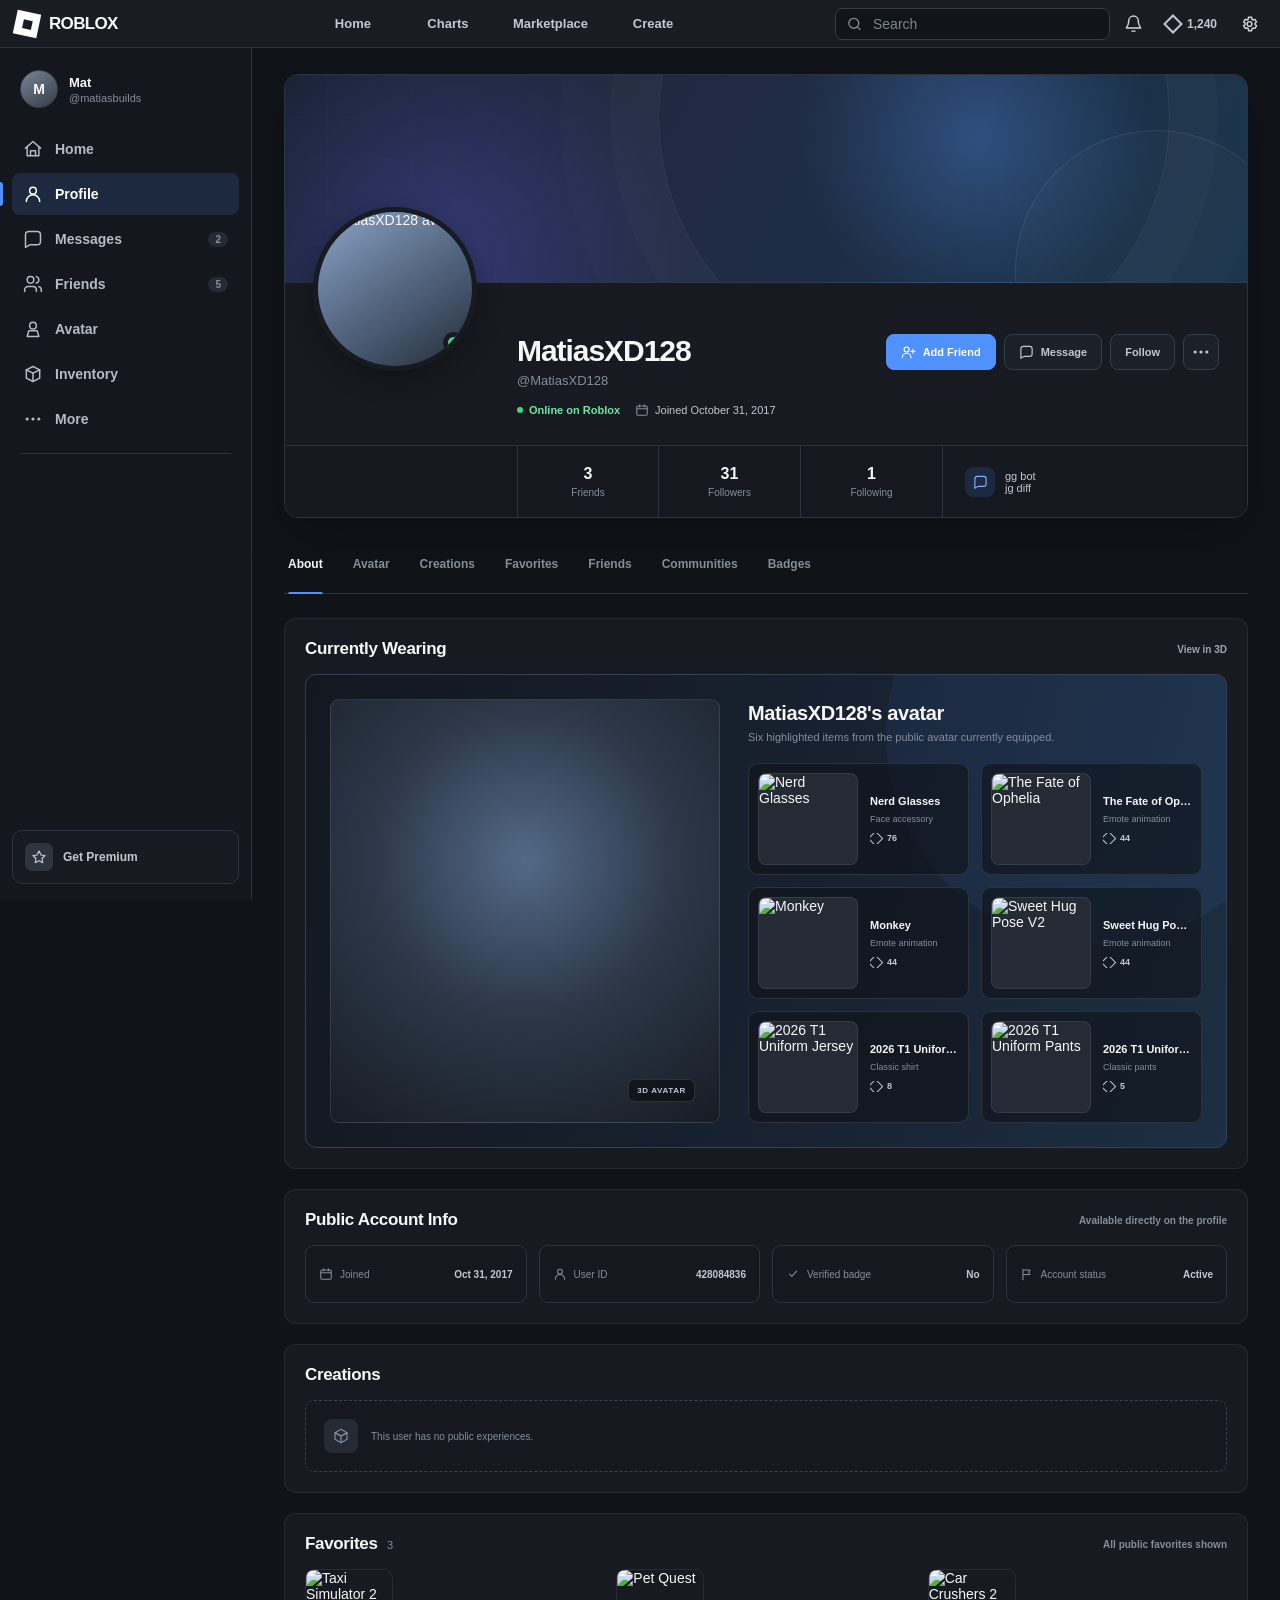
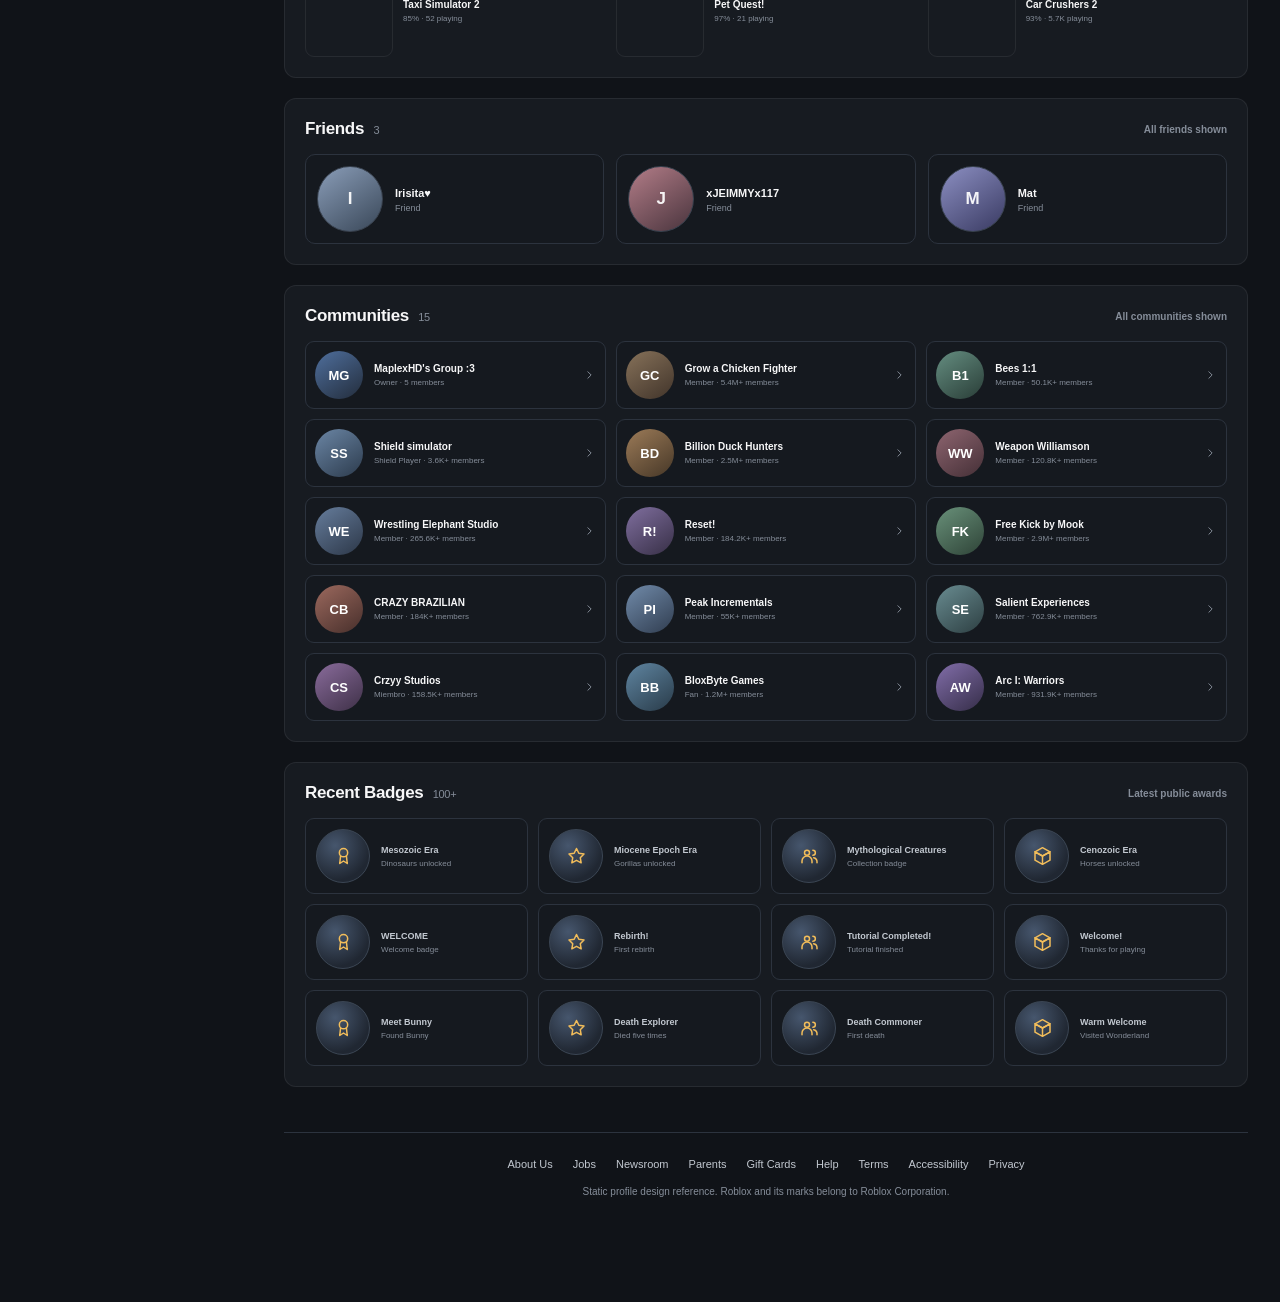
==== commit 39bbdd8b: "feat: optimize route and profile loading" ====
--- a/ideas front/adaptable-profile.html
+++ b/ideas front/adaptable-profile.html
@@ -182,6 +182,69 @@
         width: 19px;
       }
 
+      .account-menu {
+        position: relative;
+      }
+
+      .account-menu summary {
+        list-style: none;
+        cursor: pointer;
+      }
+
+      .account-menu summary::-webkit-details-marker {
+        display: none;
+      }
+
+      .account-menu[open] summary {
+        background: var(--surface-3);
+      }
+
+      .account-menu-panel {
+        position: absolute;
+        z-index: 50;
+        top: calc(100% + 9px);
+        right: 0;
+        width: 178px;
+        display: grid;
+        gap: 2px;
+        padding: 6px;
+        border: 1px solid #343c48;
+        border-radius: 10px;
+        background: #15191f;
+        box-shadow: 0 18px 55px rgba(0, 0, 0, 0.48);
+      }
+
+      .account-menu-panel a,
+      .account-menu-panel button {
+        min-height: 34px;
+        display: flex;
+        align-items: center;
+        gap: 9px;
+        padding: 0 9px;
+        border: 0;
+        border-radius: 6px;
+        background: transparent;
+        color: var(--text-2);
+        cursor: pointer;
+        font-size: 12px;
+        font-weight: 700;
+        text-align: left;
+      }
+
+      .account-menu-panel a:hover,
+      .account-menu-panel a:focus-visible,
+      .account-menu-panel button:hover,
+      .account-menu-panel button:focus-visible {
+        outline: 0;
+        background: var(--surface-3);
+        color: var(--text);
+      }
+
+      .account-menu-panel .icon {
+        width: 16px;
+        height: 16px;
+      }
+
       .robux {
         height: 30px;
         display: flex;
@@ -1489,37 +1552,6 @@
         font-size: 11px;
       }
 
-      .chat-dock {
-        position: fixed;
-        z-index: 25;
-        right: 12px;
-        bottom: 0;
-        width: 272px;
-        border: 1px solid var(--border);
-        border-bottom: 0;
-        border-radius: 9px 9px 0 0;
-        background: #1a1f26;
-        box-shadow: 0 -5px 22px rgba(0, 0, 0, 0.24);
-      }
-
-      .chat-header {
-        height: 38px;
-        display: flex;
-        align-items: center;
-        gap: 8px;
-        padding: 0 12px;
-        font-size: 12px;
-        font-weight: 700;
-      }
-
-      .chat-header .icon {
-        width: 17px;
-      }
-
-      .chat-header span {
-        margin-left: auto;
-        color: var(--muted);
-      }
     </style>
   </head>
   <body>
@@ -1535,6 +1567,7 @@
       <symbol id="more" viewBox="0 0 24 24"><circle cx="5" cy="12" r="1"></circle><circle cx="12" cy="12" r="1"></circle><circle cx="19" cy="12" r="1"></circle></symbol>
       <symbol id="bell" viewBox="0 0 24 24"><path d="M18 8a6 6 0 0 0-12 0c0 7-3 7-3 9h18c0-2-3-2-3-9M10 21h4"></path></symbol>
       <symbol id="gear" viewBox="0 0 24 24"><circle cx="12" cy="12" r="3"></circle><path d="M19 12a7 7 0 0 0-.1-1l2-1.5-2-3.4-2.4 1A7 7 0 0 0 15 6l-.3-2.6h-4L10.4 6A7 7 0 0 0 9 7L6.5 6l-2 3.4 2 1.5a7 7 0 0 0 0 2L4.5 14l2 3.4L9 17a7 7 0 0 0 1.5.9l.3 2.6h4l.3-2.6a7 7 0 0 0 1.5-.9l2.4.5 2-3.4-2-1.2a7 7 0 0 0 .1-1Z"></path></symbol>
+      <symbol id="switch-account" viewBox="0 0 24 24"><path d="M16 3h3a2 2 0 0 1 2 2v14a2 2 0 0 1-2 2h-3"></path><path d="m10 17 5-5-5-5M15 12H3"></path></symbol>
       <symbol id="chevron" viewBox="0 0 24 24"><path d="m9 18 6-6-6-6"></path></symbol>
       <symbol id="play" viewBox="0 0 24 24"><path d="m8 5 11 7-11 7V5Z"></path></symbol>
       <symbol id="like" viewBox="0 0 24 24"><path d="M7 10v11H3V10h4Zm0 9h10a2 2 0 0 0 2-1.6l1.5-7A2 2 0 0 0 18.5 8H14l.7-3.2A2.3 2.3 0 0 0 12.5 2L7 10"></path></symbol>
@@ -1560,7 +1593,7 @@
         <label class="search"><svg class="icon"><use href="#search"></use></svg><input type="search" placeholder="Search" /></label>
         <button class="top-icon" aria-label="Notifications"><svg class="icon"><use href="#bell"></use></svg></button>
         <div class="robux" aria-label="Robux balance"><i class="robux-symbol"></i><span>1,240</span></div>
-        <button class="top-icon" aria-label="Settings"><svg class="icon"><use href="#gear"></use></svg></button>
+        <details class="account-menu"><summary class="top-icon" aria-label="Account options"><svg class="icon"><use href="#gear"></use></svg></summary><div class="account-menu-panel"><a href="/my/account"><svg class="icon"><use href="#gear"></use></svg><span>Settings</span></a><button type="button" data-account-switch><svg class="icon"><use href="#switch-account"></use></svg><span>Switch account</span></button></div></details>
       </div>
     </header>
 
@@ -1728,6 +1761,5 @@
       </div>
     </main>
 
-    <aside class="chat-dock" data-component="chat-dock"><div class="chat-header"><svg class="icon"><use href="#message"></use></svg>Chat <span>5</span></div></aside>
   </body>
 </html>
